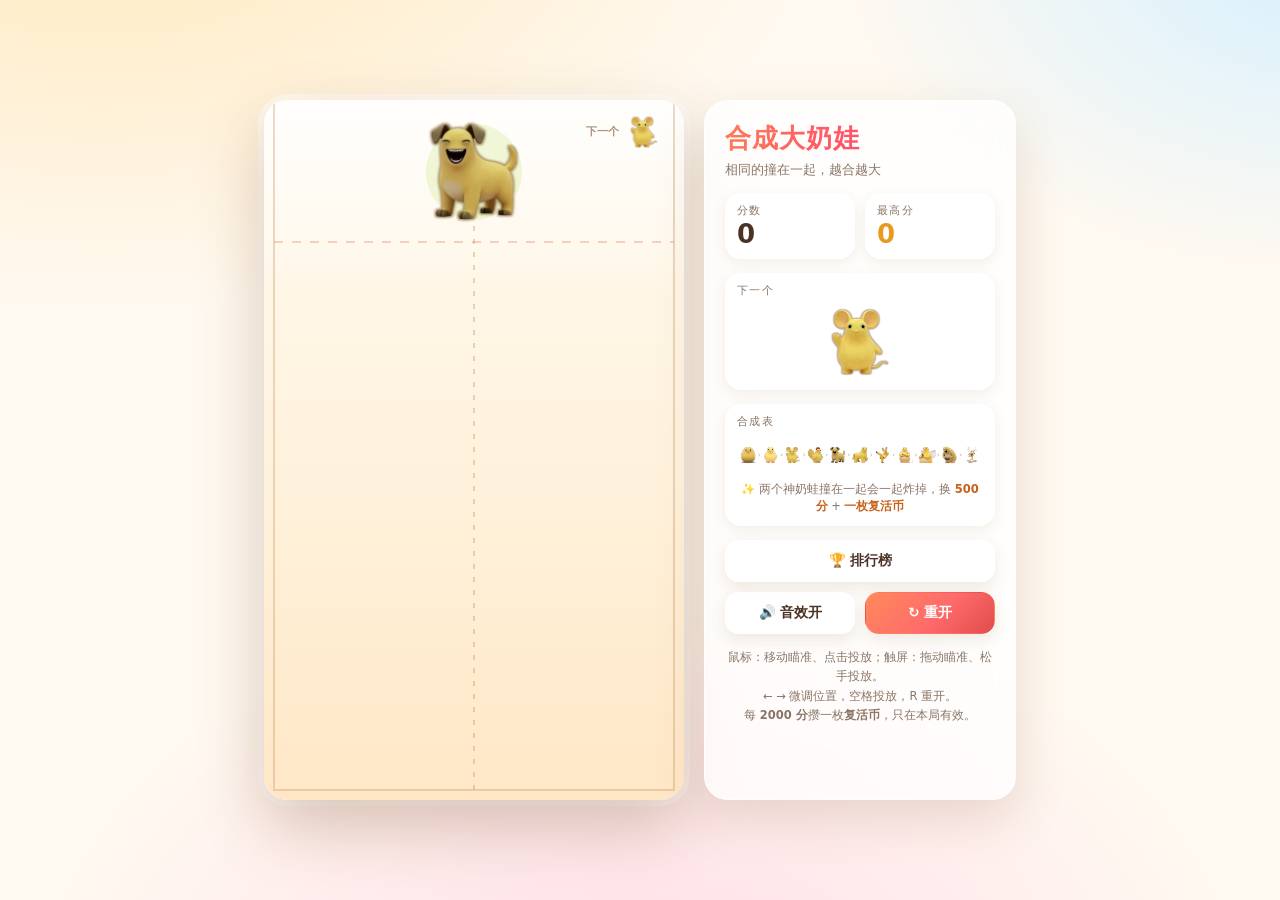
==== v1/index.html @ 3c1a7bc4 "仓库布局迁移到根目录，排行榜改为离线占位（Stage 1） 只做布局、路由、文档、工具与测试路径的迁移，不改玩法：  - v1/ 下的页面、脚本、样式、贴图全部移到根目录，用 git mv 保留历史 " ====
<!DOCTYPE html>
<html lang="zh-CN">
<head>
<meta charset="utf-8">
<meta name="viewport" content="width=device-width, initial-scale=1">
<meta name="theme-color" content="#fff3e0">
<meta name="robots" content="noindex">
<!-- 兼容页：游戏已经搬到仓库根目录，这里只负责把旧链接（/v1/）带到根页面。
     不要在这里放游戏内容。 -->
<meta http-equiv="refresh" content="0; url=../">
<title>合成大奶娃 · 正在前往新地址</title>
<style>
  html, body { margin: 0; height: 100%; }
  body {
    display: flex; align-items: center; justify-content: center;
    background: linear-gradient(#fff8ee, #ffe7c6);
    color: #6b5136;
    font: 16px/1.7 "PingFang SC", "Microsoft YaHei", system-ui, sans-serif;
    text-align: center;
  }
  a { color: #f4623a; font-weight: 700; }
</style>
<script>
  /* 0 秒 meta 跳转 + 这里兜底：file:// 直接打开、或个别浏览器不执行 meta 时也能跳。
     查询串与锚点一并带到根页面。 */
  location.replace('../' + location.search + location.hash);
</script>
</head>
<body>
  <p>《合成大奶娃》已经搬到新地址了。<br>
     没有自动跳转的话，点 <a href="../">这里</a>。</p>
</body>
</html>
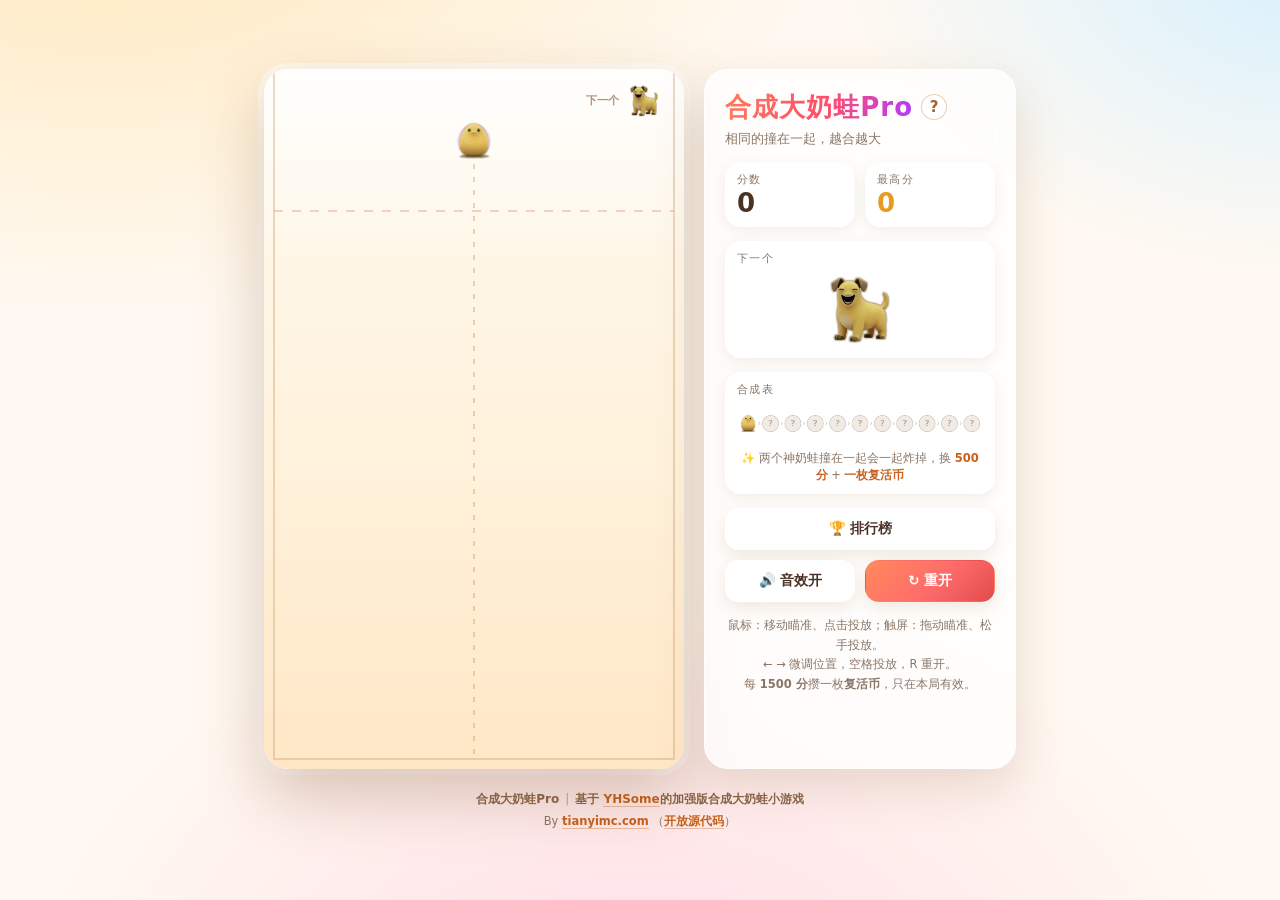
==== commit 81e9de16: "修正游戏名：大奶娃 → 大奶蛙，并按指定文案重写页脚署名 1. 名称修正（自首次导入起就存在的错字）    - 正确名称是「合成大奶蛙」（蛙），不是「大奶娃」（娃）    - 修正 20 处：inde" ====
--- a/v1/index.html
+++ b/v1/index.html
@@ -8,7 +8,7 @@
 <!-- 兼容页：游戏已经搬到仓库根目录，这里只负责把旧链接（/v1/）带到根页面。
      不要在这里放游戏内容。 -->
 <meta http-equiv="refresh" content="0; url=../">
-<title>合成大奶娃 · 正在前往新地址</title>
+<title>合成大奶蛙 · 正在前往新地址</title>
 <style>
   html, body { margin: 0; height: 100%; }
   body {
@@ -27,7 +27,7 @@
 </script>
 </head>
 <body>
-  <p>《合成大奶娃》已经搬到新地址了。<br>
+  <p>《合成大奶蛙》已经搬到新地址了。<br>
      没有自动跳转的话，点 <a href="../">这里</a>。</p>
 </body>
 </html>
